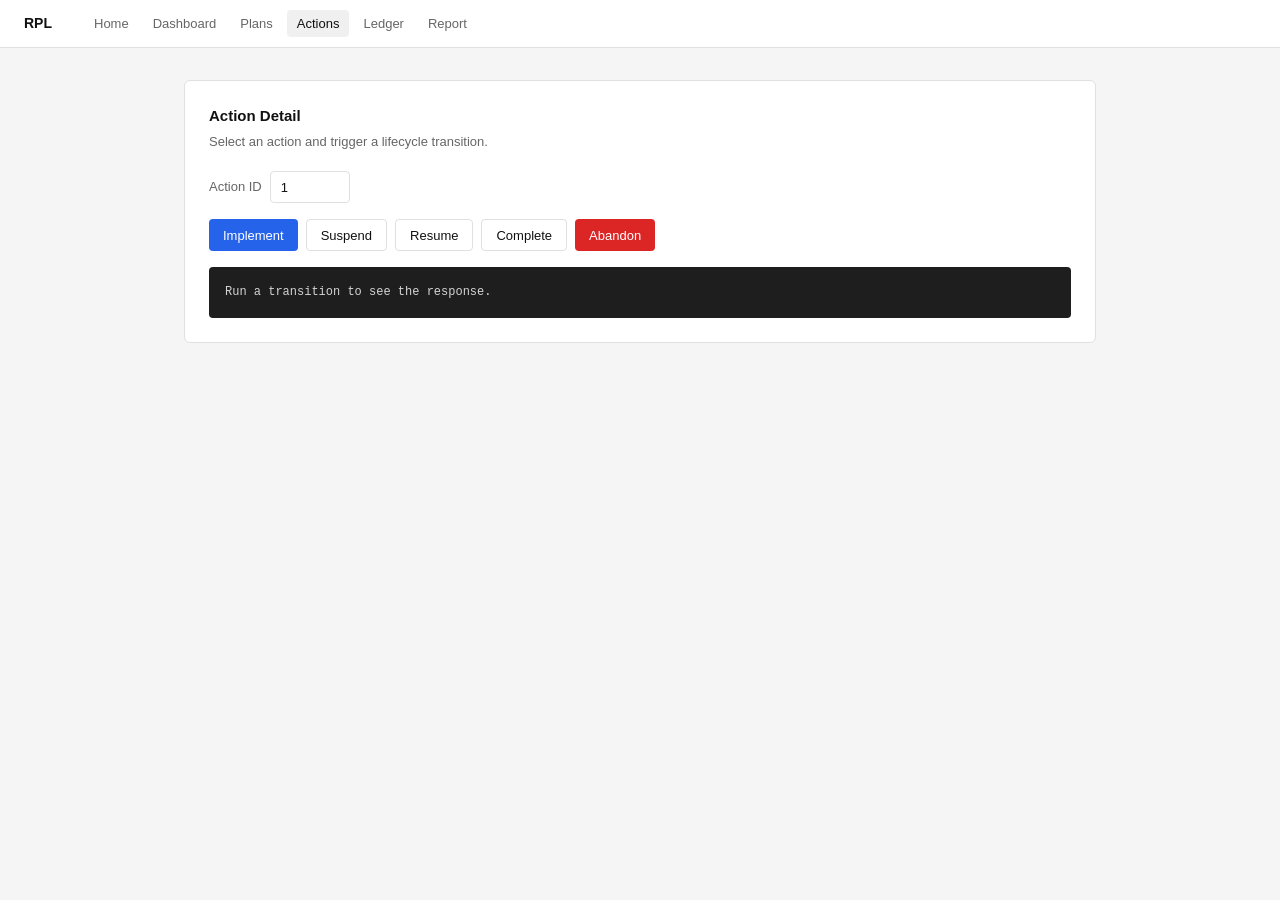
==== action-detail.html @ 8212ae8b "week1 changes" ====
<!doctype html>
<html lang="en">
<head>
  <meta charset="UTF-8">
  <meta name="viewport" content="width=device-width, initial-scale=1.0">
  <title>Actions — RPL</title>
  <link rel="stylesheet" href="styles.css">
</head>
<body class="page">
  <header class="topbar">
    <a class="brand" href="index.html">RPL</a>
    <nav>
      <a href="index.html">Home</a>
      <a href="dashboard.html">Dashboard</a>
      <a href="plan-view.html">Plans</a>
      <a href="action-detail.html" class="active">Actions</a>
      <a href="ledger-view.html">Ledger</a>
      <a href="report.html">Report</a>
    </nav>
  </header>
  <main class="main">
    <div class="card">
      <p class="card-title">Action Detail</p>
      <p class="card-sub">Select an action and trigger a lifecycle transition.</p>
      <div class="field">
        <label for="actionId">Action ID</label>
        <input id="actionId" type="number" value="1" min="1">
      </div>
      <div class="actions-row">
        <button class="btn btn-primary" onclick="transition('implement')">Implement</button>
        <button class="btn btn-ghost"   onclick="transition('suspend')">Suspend</button>
        <button class="btn btn-ghost"   onclick="transition('resume')">Resume</button>
        <button class="btn btn-ghost"   onclick="transition('complete')">Complete</button>
        <button class="btn btn-danger"  onclick="transition('abandon')">Abandon</button>
      </div>
      <pre id="output">Run a transition to see the response.</pre>
    </div>
  </main>
  <script>
    async function transition(eventName) {
      const id = document.getElementById("actionId").value;
      const out = document.getElementById("output");
      out.textContent = "Loading...";
      try {
        const res = await fetch(`http://localhost:8080/api/actions/${id}/${eventName}`, { method: "POST" });
        out.textContent = JSON.stringify(await res.json(), null, 2);
      } catch (e) {
        out.textContent = "Error: " + e.message;
      }
    }
  </script>
</body>
</html>
---- styles.css ----
:root {
  --bg: #f5f5f5;
  --card: #ffffff;
  --text: #111111;
  --muted: #666666;
  --border: #e0e0e0;
  --accent: #2563eb;
  --accent-hover: #1d4ed8;
  --danger: #dc2626;
  --success: #16a34a;
  --warn-bg: #fef2f2;
  --warn-border: #fca5a5;
}

* { box-sizing: border-box; margin: 0; padding: 0; }

body {
  font-family: -apple-system, BlinkMacSystemFont, "Segoe UI", Roboto, sans-serif;
  font-size: 14px;
  line-height: 1.5;
  color: var(--text);
  background: var(--bg);
}

/* ── Layout ── */
.page {
  display: flex;
  flex-direction: column;
  min-height: 100vh;
}

.topbar {
  background: var(--card);
  border-bottom: 1px solid var(--border);
  padding: 0 24px;
  display: flex;
  align-items: center;
  gap: 32px;
  height: 48px;
  flex-shrink: 0;
}

.brand {
  font-size: 14px;
  font-weight: 600;
  color: var(--text);
  text-decoration: none;
  white-space: nowrap;
}

nav {
  display: flex;
  gap: 4px;
  flex-wrap: wrap;
}

nav a {
  font-size: 13px;
  color: var(--muted);
  text-decoration: none;
  padding: 4px 10px;
  border-radius: 4px;
  transition: color 0.1s, background 0.1s;
}

nav a:hover, nav a.active {
  color: var(--text);
  background: #f0f0f0;
}

.main {
  flex: 1;
  padding: 32px 24px 48px;
  max-width: 960px;
  width: 100%;
  margin: 0 auto;
}

/* ── Card ── */
.card {
  background: var(--card);
  border: 1px solid var(--border);
  border-radius: 6px;
  padding: 24px;
  margin-bottom: 16px;
}

.card-title {
  font-size: 15px;
  font-weight: 600;
  margin-bottom: 4px;
}

.card-sub {
  font-size: 13px;
  color: var(--muted);
  margin-bottom: 20px;
}

/* ── Forms ── */
.field {
  display: flex;
  align-items: center;
  gap: 8px;
  flex-wrap: wrap;
  margin-bottom: 16px;
}

.field label {
  font-size: 13px;
  color: var(--muted);
  white-space: nowrap;
}

input[type="text"],
input[type="number"],
input {
  height: 32px;
  border: 1px solid var(--border);
  border-radius: 4px;
  padding: 0 10px;
  font-size: 13px;
  color: var(--text);
  background: #fff;
  outline: none;
  transition: border-color 0.15s;
  width: 80px;
}

input:focus { border-color: var(--accent); }

/* ── Buttons ── */
.btn {
  height: 32px;
  padding: 0 14px;
  border: none;
  border-radius: 4px;
  font-size: 13px;
  font-weight: 500;
  cursor: pointer;
  display: inline-flex;
  align-items: center;
  gap: 6px;
  transition: background 0.1s;
  text-decoration: none;
}

.btn-primary {
  background: var(--accent);
  color: #fff;
}
.btn-primary:hover { background: var(--accent-hover); }

.btn-ghost {
  background: transparent;
  color: var(--text);
  border: 1px solid var(--border);
}
.btn-ghost:hover { background: #f5f5f5; }

.btn-danger {
  background: var(--danger);
  color: #fff;
}
.btn-danger:hover { background: #b91c1c; }

.actions-row {
  display: flex;
  gap: 8px;
  flex-wrap: wrap;
  margin-bottom: 16px;
}

/* ── Table ── */
table {
  width: 100%;
  border-collapse: collapse;
  font-size: 13px;
}

thead th {
  text-align: left;
  font-size: 11px;
  font-weight: 600;
  text-transform: uppercase;
  letter-spacing: 0.06em;
  color: var(--muted);
  padding: 8px 12px;
  border-bottom: 1px solid var(--border);
}

tbody td {
  padding: 10px 12px;
  border-bottom: 1px solid #f0f0f0;
  color: var(--text);
}

tbody tr:last-child td { border-bottom: none; }
tbody tr:hover td { background: #fafafa; }

/* ── Nav grid (home) ── */
.nav-grid {
  display: grid;
  gap: 10px;
  grid-template-columns: repeat(auto-fill, minmax(180px, 1fr));
}

.nav-tile {
  border: 1px solid var(--border);
  border-radius: 6px;
  padding: 16px;
  text-decoration: none;
  color: var(--text);
  background: #fff;
  transition: border-color 0.15s, background 0.15s;
}

.nav-tile:hover { border-color: var(--accent); background: #f8f9ff; }

.nav-tile strong { display: block; font-size: 14px; margin-bottom: 4px; }
.nav-tile span { font-size: 12px; color: var(--muted); }

/* ── Status badges ── */
.badge {
  display: inline-block;
  font-size: 11px;
  font-weight: 500;
  padding: 2px 7px;
  border-radius: 3px;
  text-transform: uppercase;
  letter-spacing: 0.04em;
}

.badge-proposed  { background: #f0f0f0; color: #555; }
.badge-active    { background: #dcfce7; color: #15803d; }
.badge-suspended { background: #fef9c3; color: #a16207; }
.badge-completed { background: #dbeafe; color: #1d4ed8; }
.badge-abandoned { background: #fee2e2; color: #b91c1c; }
.badge-pool      { background: #f3e8ff; color: #7e22ce; }

/* ── Values ── */
.negative { color: var(--danger); font-weight: 600; }
.positive  { color: var(--success); font-weight: 600; }

/* ── Alert ── */
.alert {
  display: none;
  background: var(--warn-bg);
  border: 1px solid var(--warn-border);
  border-radius: 4px;
  color: var(--danger);
  font-size: 13px;
  padding: 10px 14px;
  margin-bottom: 16px;
}

/* ── Tree list ── */
.tree {
  list-style: none;
  margin-top: 16px;
}

.tree li {
  padding: 10px 14px;
  border: 1px solid var(--border);
  border-radius: 4px;
  margin-bottom: 6px;
  background: #fff;
  display: flex;
  align-items: center;
  justify-content: space-between;
  font-size: 13px;
}

.tree li.tree-child { margin-left: 24px; }

/* ── Pre / code output ── */
pre {
  background: #1e1e1e;
  color: #d4d4d4;
  border-radius: 4px;
  padding: 16px;
  font-size: 12px;
  line-height: 1.6;
  overflow: auto;
  font-family: "SFMono-Regular", Consolas, "Liberation Mono", Menlo, monospace;
  margin-top: 16px;
}
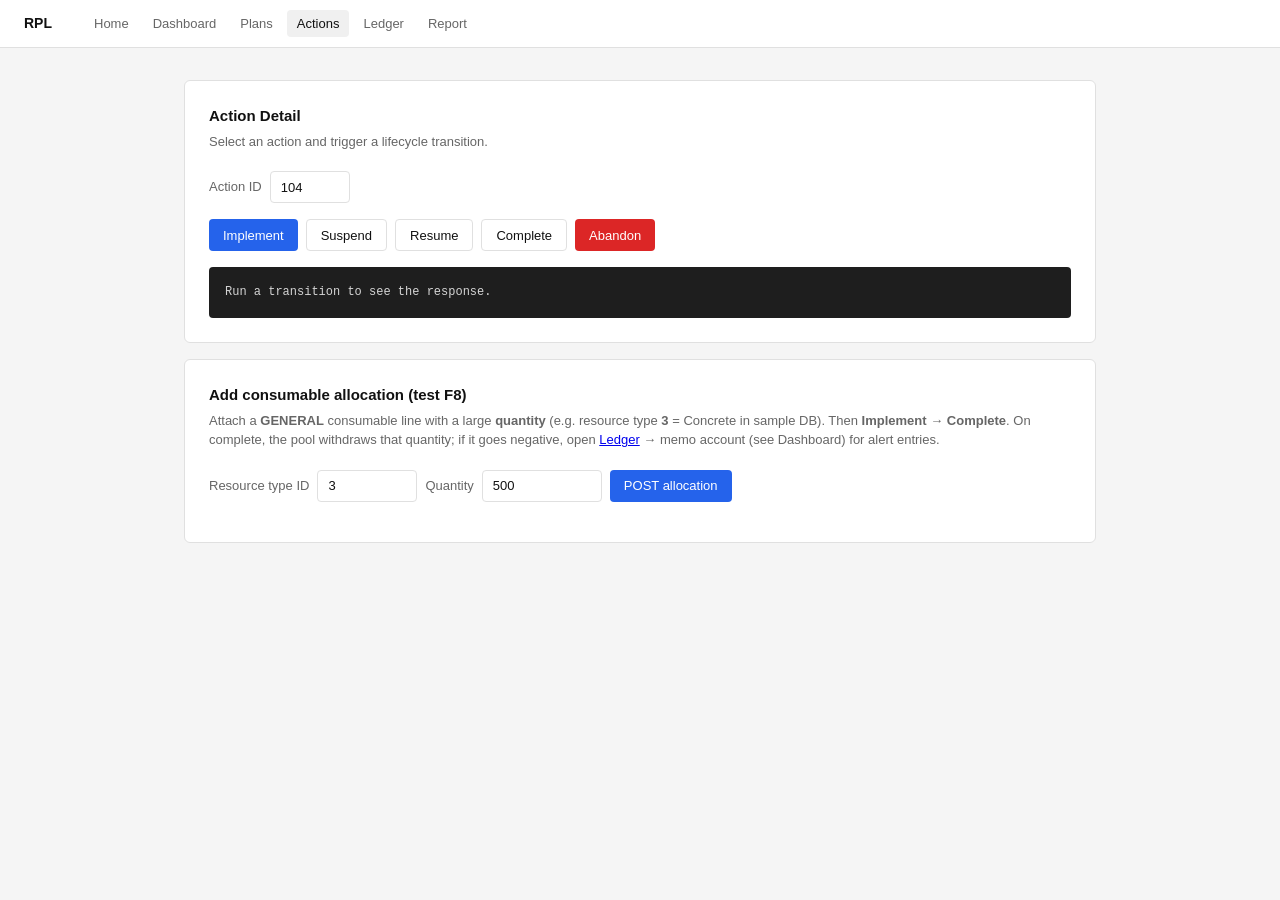
==== commit 171095dd: "bug fix" ====
--- a/action-detail.html
+++ b/action-detail.html
@@ -24,26 +24,92 @@
       <p class="card-sub">Select an action and trigger a lifecycle transition.</p>
       <div class="field">
         <label for="actionId">Action ID</label>
-        <input id="actionId" type="number" value="1" min="1">
+        <input id="actionId" type="number" value="104" min="1">
       </div>
       <div class="actions-row">
         <button class="btn btn-primary" onclick="transition('implement')">Implement</button>
-        <button class="btn btn-ghost"   onclick="transition('suspend')">Suspend</button>
+        <button class="btn btn-ghost"   onclick="suspendAction()">Suspend</button>
         <button class="btn btn-ghost"   onclick="transition('resume')">Resume</button>
         <button class="btn btn-ghost"   onclick="transition('complete')">Complete</button>
         <button class="btn btn-danger"  onclick="transition('abandon')">Abandon</button>
       </div>
       <pre id="output">Run a transition to see the response.</pre>
     </div>
+    <div class="card">
+      <p class="card-title">Add consumable allocation (test F8)</p>
+      <p class="card-sub">Attach a <strong>GENERAL</strong> consumable line with a large <strong>quantity</strong> (e.g. resource type <strong>3</strong> = Concrete in sample DB). Then <strong>Implement</strong> → <strong>Complete</strong>. On complete, the pool withdraws that quantity; if it goes negative, open <a href="ledger-view.html">Ledger</a> → memo account (see Dashboard) for alert entries.</p>
+      <div class="field">
+        <label for="resTypeId">Resource type ID</label>
+        <input id="resTypeId" type="number" value="3" min="1" style="width:100px">
+        <label for="allocQty">Quantity</label>
+        <input id="allocQty" type="number" value="500" min="0.01" step="any" style="width:120px">
+        <button class="btn btn-primary" onclick="addAllocation()">POST allocation</button>
+      </div>
+    </div>
   </main>
   <script>
+    const API_BASE = "https://project4-backened.onrender.com";
+
     async function transition(eventName) {
       const id = document.getElementById("actionId").value;
       const out = document.getElementById("output");
       out.textContent = "Loading...";
       try {
-        const res = await fetch(`http://localhost:8080/api/actions/${id}/${eventName}`, { method: "POST" });
-        out.textContent = JSON.stringify(await res.json(), null, 2);
+        const res = await fetch(`${API_BASE}/api/actions/${id}/${eventName}`, { method: "POST" });
+        const text = await res.text();
+        out.textContent = text;
+        try {
+          out.textContent = JSON.stringify(JSON.parse(text), null, 2);
+        } catch { /* leave raw */ }
+      } catch (e) {
+        out.textContent = "Error: " + e.message;
+      }
+    }
+
+    async function suspendAction() {
+      const id = document.getElementById("actionId").value;
+      const out = document.getElementById("output");
+      out.textContent = "Loading...";
+      try {
+        const res = await fetch(`${API_BASE}/api/actions/${id}/suspend`, {
+          method: "POST",
+          headers: { "Content-Type": "application/json" },
+          body: JSON.stringify({ reason: "Paused from UI test" })
+        });
+        const text = await res.text();
+        try {
+          out.textContent = JSON.stringify(JSON.parse(text), null, 2);
+        } catch {
+          out.textContent = text;
+        }
+      } catch (e) {
+        out.textContent = "Error: " + e.message;
+      }
+    }
+
+    async function addAllocation() {
+      const id = document.getElementById("actionId").value;
+      const resourceTypeId = Number(document.getElementById("resTypeId").value);
+      const quantity = Number(document.getElementById("allocQty").value);
+      const out = document.getElementById("output");
+      out.textContent = "Loading...";
+      try {
+        const res = await fetch(`${API_BASE}/api/actions/${id}/allocations`, {
+          method: "POST",
+          headers: { "Content-Type": "application/json" },
+          body: JSON.stringify({
+            resourceTypeId,
+            quantity,
+            kind: "GENERAL",
+            assetId: null
+          })
+        });
+        const text = await res.text();
+        try {
+          out.textContent = JSON.stringify(JSON.parse(text), null, 2);
+        } catch {
+          out.textContent = text;
+        }
       } catch (e) {
         out.textContent = "Error: " + e.message;
       }
